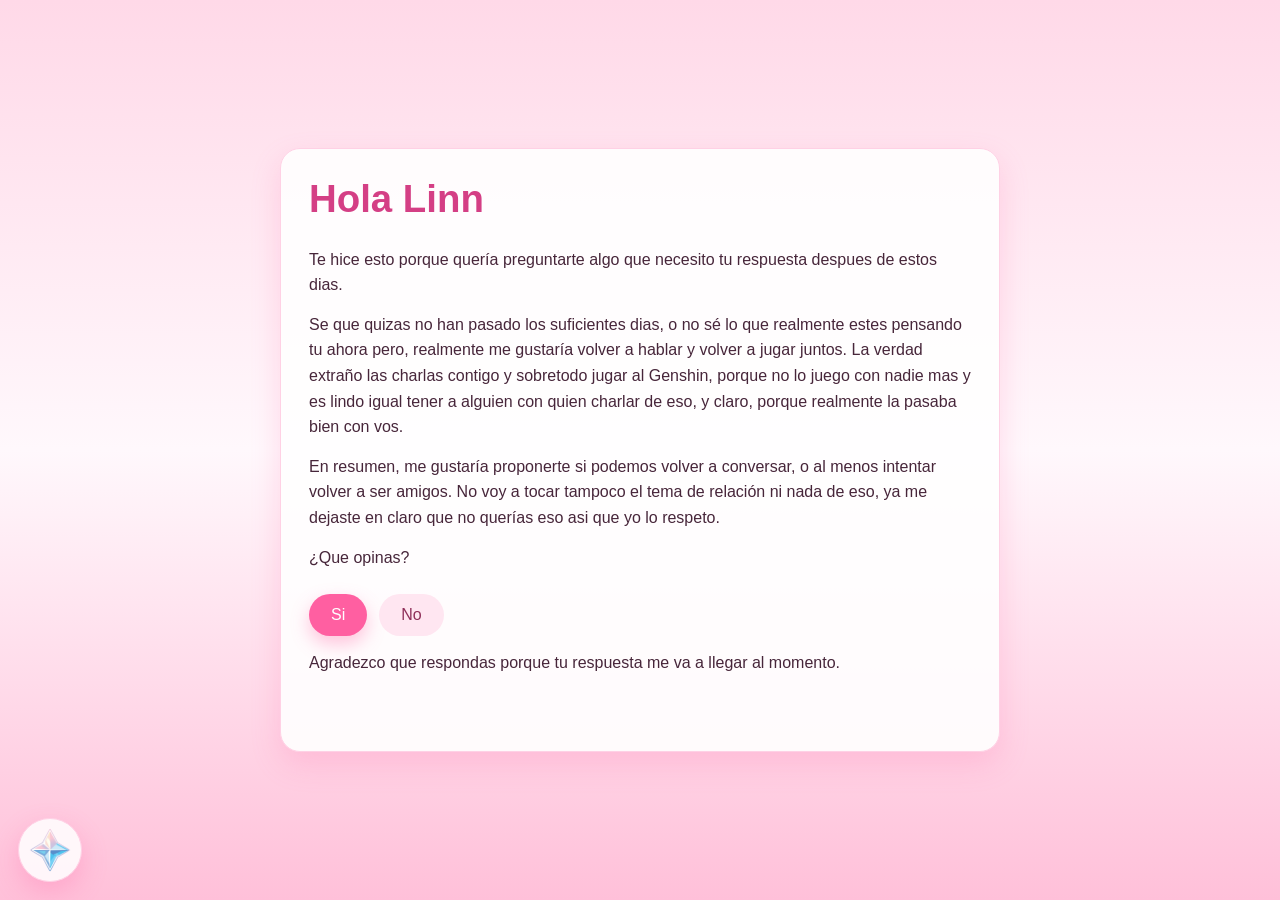
==== index.html @ 2a769cd8 "4th" ====
<!DOCTYPE html>
<html lang="es">
  <head>
    <meta charset="UTF-8" />
    <meta name="viewport" content="width=device-width, initial-scale=1.0" />
    <title>Para Linn</title>
    <link rel="stylesheet" href="style.css" />
  </head>

  <body>
    <main class="card">
      <h1>Hola Linn</h1>

      <p>Te hice esto porque quería preguntarte algo que necesito tu respuesta despues de estos dias.</p>
      <p>
        Se que quizas no han pasado los suficientes dias, o no sé lo que realmente estes pensando tu ahora pero, 
        realmente  me gustaría volver a hablar y volver a jugar juntos. La verdad extraño las charlas contigo y sobretodo jugar al Genshin, porque 
        no lo juego con nadie mas y es lindo igual tener a alguien con quien charlar de eso, y claro, porque realmente la
        pasaba bien con vos.
      </p>
      <p>
        En resumen, me gustaría proponerte si podemos volver a conversar, o al menos intentar
        volver a ser amigos. No voy a tocar tampoco el tema de relación ni nada de eso, ya me dejaste en claro que no querías eso asi que yo lo respeto.
      </p>

      <p>
        ¿Que opinas?
      </p>

      <div class="buttons">
        <button class="accept" id="acceptBtn">Si</button>
        <button class="reject" id="rejectBtn">No</button>
      </div>

      <p>
        Agradezco que respondas porque tu respuesta me va a llegar al momento.
      </p>

      <p class="hint" id="statusMsg"></p>
    </main>

    <section class="modal" id="messageModal" aria-hidden="true">
      <article class="modal-card">
        <h2>Gracias por responder</h2>
        <p id="modalText"></p>
        <button class="close" id="closeModalBtn">Cerrar</button>
      </article>
    </section>


        <!-- Botón secreto flotante -->
    <button class="secret-fab" id="secretFab" aria-label="Sala secreta" title="Sala secreta ✨">
      <img src="/0122c.webp" alt="Sala secreta" />
    </button>

    <!-- Sparkles -->
    <div class="sparkles" id="sparkles" aria-hidden="true"></div>


    <script src="app.js"></script>
  </body>
</html>
---- style.css ----
:root {
  --pink-1: #ffd9e8;
  --pink-2: #ffc0d9;
  --pink-3: #ff8fbc;
  --pink-4: #ff5fa1;
  --text: #47263a;
}

* { box-sizing: border-box; }

body {
  margin: 0;
  min-height: 100vh;
  font-family: "Segoe UI", Tahoma, Geneva, Verdana, sans-serif;
  color: var(--text);
  background: linear-gradient(180deg, var(--pink-1), #fff8fc 50%, var(--pink-2));
  display: grid;
  place-items: center;
  padding: 24px;
}

.card {
  width: min(720px, 100%);
  background: rgba(255, 255, 255, 0.9);
  border: 1px solid #ffd1e5;
  border-radius: 20px;
  box-shadow: 0 12px 30px rgba(255, 95, 161, 0.2);
  padding: 28px;
}

h1 {
  margin-top: 0;
  font-size: clamp(1.7rem, 4vw, 2.4rem);
  color: #d43f85;
}

p {
  line-height: 1.6;
  margin: 14px 0;
}

.buttons {
  margin-top: 24px;
  display: flex;
  gap: 12px;
  flex-wrap: wrap;
}

button {
  border: 0;
  border-radius: 999px;
  font-size: 1rem;
  padding: 12px 22px;
  cursor: pointer;
  transition: transform 0.18s ease, box-shadow 0.18s ease, filter 0.18s ease;
}

button:hover {
  transform: translateY(-1px);
  filter: brightness(1.02);
}

.accept {
  background: var(--pink-4);
  color: white;
  box-shadow: 0 8px 18px rgba(255, 95, 161, 0.35);
}

.reject {
  background: #ffe6f1;
  color: #8f2f59;
}

.hint {
  margin-top: 16px;
  font-size: 0.9rem;
  color: #7d5a6a;
  min-height: 1.2em;
}

.modal {
  position: fixed;
  inset: 0;
  background: rgba(71, 38, 58, 0.45);
  display: grid;
  place-items: center;
  padding: 24px;
  opacity: 0;
  visibility: hidden;
  pointer-events: none;
  transition: opacity 0.28s ease, visibility 0.28s ease;
}

.modal.show {
  opacity: 1;
  visibility: visible;
  pointer-events: auto;
}

.modal-card {
  background: #fff;
  max-width: 560px;
  width: 100%;
  border-radius: 16px;
  padding: 24px;
  box-shadow: 0 12px 34px rgba(0, 0, 0, 0.22);
  transform: translateY(16px) scale(0.97);
  opacity: 0;
}

.modal.show .modal-card { animation: modalPop 0.32s ease forwards; }

@keyframes modalPop {
  0% { opacity: 0; transform: translateY(16px) scale(0.97); }
  60% { opacity: 1; transform: translateY(-2px) scale(1.01); }
  100% { opacity: 1; transform: translateY(0) scale(1); }
}

.modal-card h2 {
  margin-top: 0;
  color: #c03578;
}

.close {
  margin-top: 12px;
  background: #f7d5e7;
  color: #752f52;
}

/* Botón flotante secreto */
.secret-fab{
  position: fixed;
  left: 18px;
  bottom: 18px;
  width: 64px;
  height: 64px;
  border-radius: 999px;
  border: 1px solid #ffd1e5;
  background: rgba(255,255,255,0.85);
  box-shadow: 0 10px 26px rgba(255,95,161,0.28);
  display: grid;
  place-items: center;
  cursor: pointer;
  z-index: 50;
  padding: 0;
  transition: transform .18s ease, filter .18s ease;
  animation: fabBreath 2.2s ease-in-out infinite;
}

.secret-fab img{
  width: 44px;
  height: 44px;
  object-fit: contain;
  user-select: none;
  pointer-events: none;
}

.secret-fab:hover{ transform: translateY(-2px) scale(1.02); filter: brightness(1.03); }
.secret-fab:active{ transform: translateY(0) scale(0.96); }

@keyframes fabBreath{
  0%,100%{ transform: translateY(0) }
  50%{ transform: translateY(-3px) }
}

/* Sparkles overlay */
.sparkles{
  position: fixed;
  inset: 0;
  pointer-events: none;
  z-index: 60;
  opacity: 0;
  transition: opacity .2s ease;
}
.sparkles.on{ opacity: 1; }

.sparkle{
  position: absolute;
  width: 10px;
  height: 10px;
  border-radius: 2px;
  background: radial-gradient(circle, #fff 0 35%, rgba(255,95,161,.0) 70%);
  box-shadow: 0 0 12px rgba(255,95,161,.65);
  animation: sparkleFly .7s ease forwards;
}

@keyframes sparkleFly{
  0%{ transform: translate(0,0) scale(0.6); opacity: 0; }
  25%{ opacity: 1; }
  100%{ transform: translate(var(--dx), var(--dy)) scale(1.1); opacity: 0; }
}

/* Transición de salida */
body.leaving .card{
  filter: blur(2px);
  opacity: .25;
  transform: scale(.985);
  transition: opacity .28s ease, filter .28s ease, transform .28s ease;
}
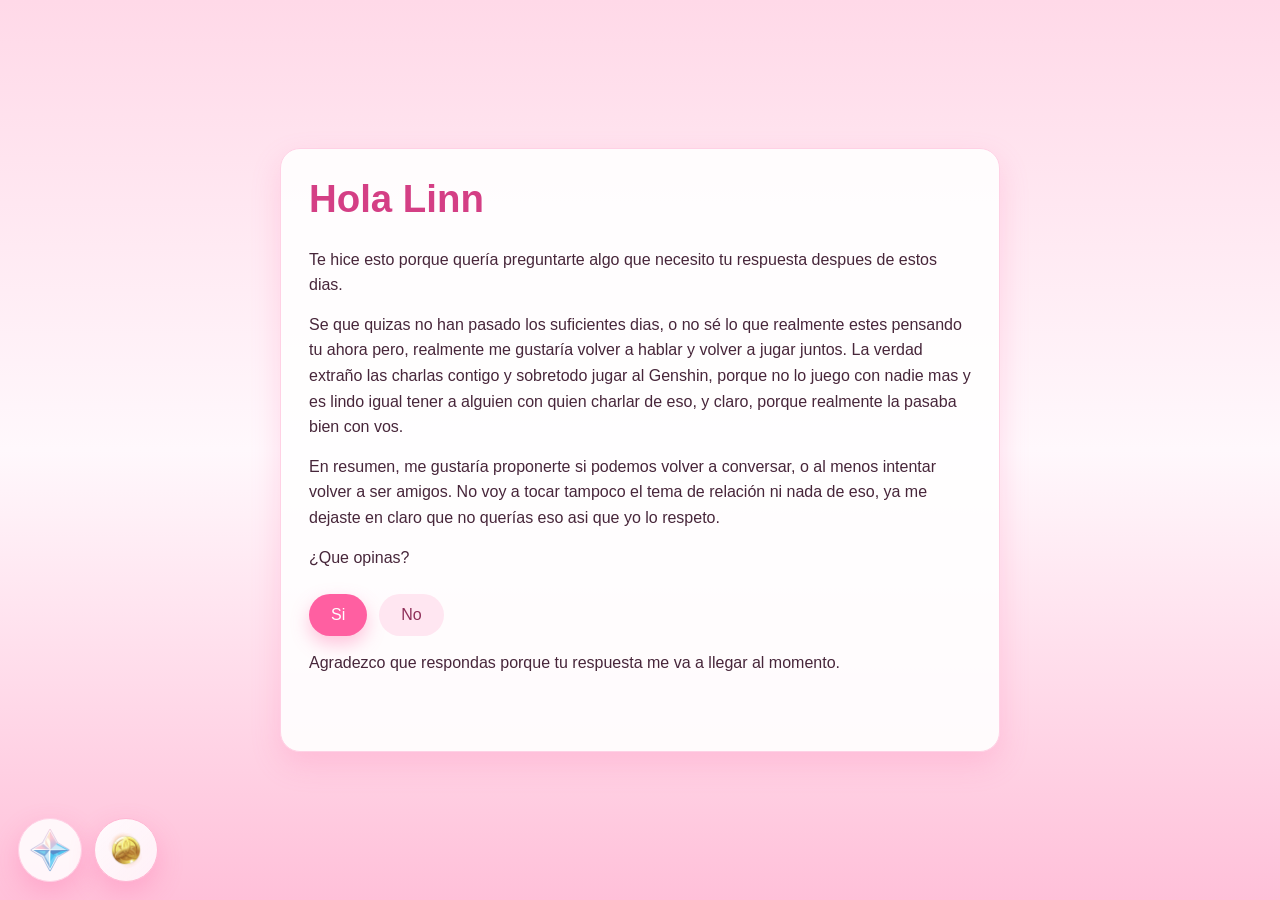
==== commit 7a40fa96: "5th" ====
--- a/index.html
+++ b/index.html
@@ -5,7 +5,8 @@
     <meta name="viewport" content="width=device-width, initial-scale=1.0" />
     <title>Para Linn</title>
     <link rel="stylesheet" href="style.css" />
-  </head>
+  <base target="_blank">
+</head>
 
   <body>
     <main class="card">
@@ -48,10 +49,18 @@
     </section>
 
 
-        <!-- Botón secreto flotante -->
-    <button class="secret-fab" id="secretFab" aria-label="Sala secreta" title="Sala secreta ✨">
-      <img src="/0122c.webp" alt="Sala secreta" />
-    </button>
+    <!-- Botones flotantes -->
+    <div class="fab-container">
+      <!-- Botón secreto flotante - Protogema -->
+      <button class="secret-fab" id="secretFab" aria-label="Sala secreta" title="Sala Protogema ✨">
+        <img src="assets/0122c.webp" alt="Sala secreta" />
+      </button>
+
+      <!-- Nuevo botón - Zona de Diversión -->
+      <button class="secret-fab fun-fab" id="funFab" aria-label="Zona de diversión" title="Sala Mora 🪙">
+        <img src="assets/Objeto_Mora.webp" alt="Sala secreta 2" />
+      </button>
+    </div>
 
     <!-- Sparkles -->
     <div class="sparkles" id="sparkles" aria-hidden="true"></div>
--- a/style.css
+++ b/style.css
@@ -127,11 +127,18 @@
   color: #752f52;
 }
 
-/* Botón flotante secreto */
-.secret-fab{
+/* Contenedor de botones flotantes */
+.fab-container {
   position: fixed;
   left: 18px;
   bottom: 18px;
+  display: flex;
+  gap: 12px;
+  z-index: 50;
+}
+
+/* Botón flotante secreto */
+.secret-fab{
   width: 64px;
   height: 64px;
   border-radius: 999px;
@@ -141,7 +148,6 @@
   display: grid;
   place-items: center;
   cursor: pointer;
-  z-index: 50;
   padding: 0;
   transition: transform .18s ease, filter .18s ease;
   animation: fabBreath 2.2s ease-in-out infinite;
@@ -157,6 +163,23 @@
 
 .secret-fab:hover{ transform: translateY(-2px) scale(1.02); filter: brightness(1.03); }
 .secret-fab:active{ transform: translateY(0) scale(0.96); }
+
+/* Botón de diversión - estilo especial */
+.fun-fab {
+  background: linear-gradient(135deg, rgba(255,255,255,0.9) 0%, #fff0f7 100%);
+  border-color: #ffb7d3;
+  animation: fabBreath 2.2s ease-in-out infinite;
+  animation-delay: 0.5s;
+}
+
+.fun-fab:hover {
+  background: linear-gradient(135deg, #fff 0%, #ffe6f1 100%);
+}
+
+.fab-icon {
+  font-size: 28px;
+  filter: drop-shadow(0 2px 4px rgba(255,95,161,0.3));
+}
 
 @keyframes fabBreath{
   0%,100%{ transform: translateY(0) }
@@ -196,4 +219,26 @@
   opacity: .25;
   transform: scale(.985);
   transition: opacity .28s ease, filter .28s ease, transform .28s ease;
+}
+
+/* Responsive */
+@media (max-width: 480px) {
+  .fab-container {
+    left: 12px;
+    bottom: 12px;
+  }
+  
+  .secret-fab {
+    width: 56px;
+    height: 56px;
+  }
+  
+  .secret-fab img {
+    width: 38px;
+    height: 38px;
+  }
+  
+  .fab-icon {
+    font-size: 24px;
+  }
 }
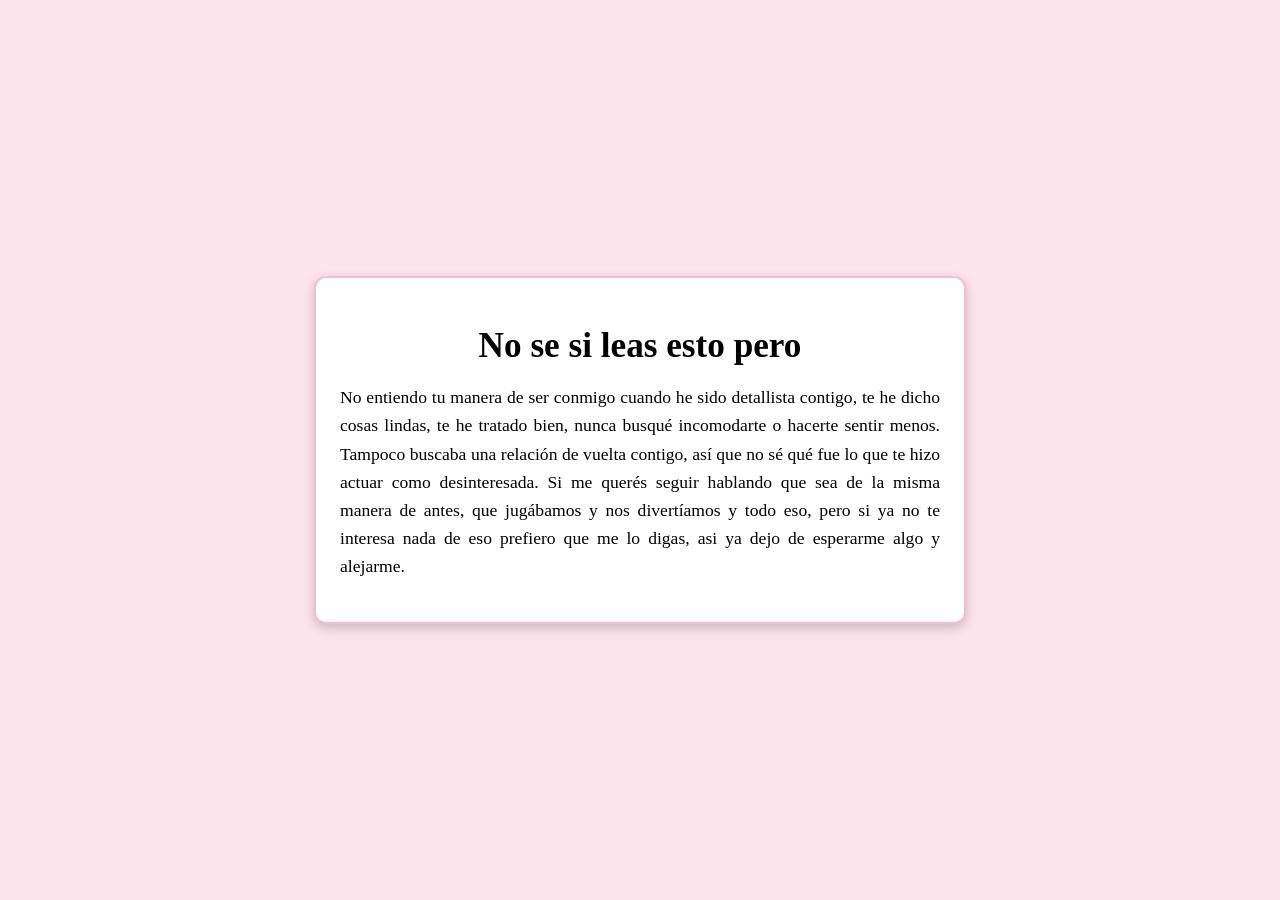
==== commit c21405b7: "..." ====
--- a/index.html
+++ b/index.html
@@ -1,71 +1,69 @@
 <!DOCTYPE html>
 <html lang="es">
-  <head>
-    <meta charset="UTF-8" />
-    <meta name="viewport" content="width=device-width, initial-scale=1.0" />
-    <title>Para Linn</title>
-    <link rel="stylesheet" href="style.css" />
-  <base target="_blank">
+<head>
+  <meta charset="UTF-8">
+  <meta name="viewport" content="width=device-width, initial-scale=1.0">
+  <title>Carta</title>
+  <style>
+    body {
+      margin: 0;
+      padding: 0;
+      background-color: #fce4ec; /* rosa muy claro */
+      display: flex;
+      justify-content: center;
+      align-items: center;
+      min-height: 100vh;
+      font-family: 'Georgia', 'Times New Roman', serif;
+    }
+
+    .carta {
+      background: #fff;
+      padding: 1.5rem;
+      border-radius: 12px;
+      box-shadow: 0 4px 12px rgba(0,0,0,0.2);
+      max-width: 600px; /* más angosta */
+      width: 85%;
+      border: 2px solid #f8bbd0; /* borde rosa suave */
+    }
+
+    .carta h1 {
+      font-family: 'Brush Script MT', cursive;
+      font-size: 2rem; /* más chico */
+      color: #000;
+      text-align: center;
+      margin-bottom: 1rem;
+    }
+
+    .carta p {
+      font-size: 1rem; /* letra más pequeña */
+      line-height: 1.6;
+      color: #000;
+      text-align: justify;
+    }
+
+    @media (min-width: 768px) {
+      .carta h1 {
+        font-size: 2.2rem;
+      }
+      .carta p {
+        font-size: 1.1rem;
+      }
+    }
+  </style>
 </head>
-
-  <body>
-    <main class="card">
-      <h1>Hola Linn</h1>
-
-      <p>Te hice esto porque quería preguntarte algo que necesito tu respuesta despues de estos dias.</p>
-      <p>
-        Se que quizas no han pasado los suficientes dias, o no sé lo que realmente estes pensando tu ahora pero, 
-        realmente  me gustaría volver a hablar y volver a jugar juntos. La verdad extraño las charlas contigo y sobretodo jugar al Genshin, porque 
-        no lo juego con nadie mas y es lindo igual tener a alguien con quien charlar de eso, y claro, porque realmente la
-        pasaba bien con vos.
-      </p>
-      <p>
-        En resumen, me gustaría proponerte si podemos volver a conversar, o al menos intentar
-        volver a ser amigos. No voy a tocar tampoco el tema de relación ni nada de eso, ya me dejaste en claro que no querías eso asi que yo lo respeto.
-      </p>
-
-      <p>
-        ¿Que opinas?
-      </p>
-
-      <div class="buttons">
-        <button class="accept" id="acceptBtn">Si</button>
-        <button class="reject" id="rejectBtn">No</button>
-      </div>
-
-      <p>
-        Agradezco que respondas porque tu respuesta me va a llegar al momento.
-      </p>
-
-      <p class="hint" id="statusMsg"></p>
-    </main>
-
-    <section class="modal" id="messageModal" aria-hidden="true">
-      <article class="modal-card">
-        <h2>Gracias por responder</h2>
-        <p id="modalText"></p>
-        <button class="close" id="closeModalBtn">Cerrar</button>
-      </article>
-    </section>
-
-
-    <!-- Botones flotantes -->
-    <div class="fab-container">
-      <!-- Botón secreto flotante - Protogema -->
-      <button class="secret-fab" id="secretFab" aria-label="Sala secreta" title="Sala Protogema ✨">
-        <img src="assets/0122c.webp" alt="Sala secreta" />
-      </button>
-
-      <!-- Nuevo botón - Zona de Diversión -->
-      <button class="secret-fab fun-fab" id="funFab" aria-label="Zona de diversión" title="Sala Mora 🪙">
-        <img src="assets/Objeto_Mora.webp" alt="Sala secreta 2" />
-      </button>
-    </div>
-
-    <!-- Sparkles -->
-    <div class="sparkles" id="sparkles" aria-hidden="true"></div>
-
-
-    <script src="app.js"></script>
-  </body>
+<body>
+  <div class="carta">
+    <h1>No se si leas esto pero</h1>
+    <p>
+      No entiendo tu manera de ser conmigo cuando he sido detallista contigo, 
+      te he dicho cosas lindas, te he tratado bien, nunca busqué incomodarte 
+      o hacerte sentir menos. Tampoco buscaba una relación de vuelta contigo, 
+      así que no sé qué fue lo que te hizo actuar como desinteresada. 
+      Si me querés seguir hablando que sea de la misma manera de antes, 
+      que jugábamos y nos divertíamos y todo eso, pero si ya no te interesa
+      nada de eso prefiero que me lo digas, asi ya dejo de esperarme algo
+      y alejarme.
+    </p>
+  </div>
+</body>
 </html>
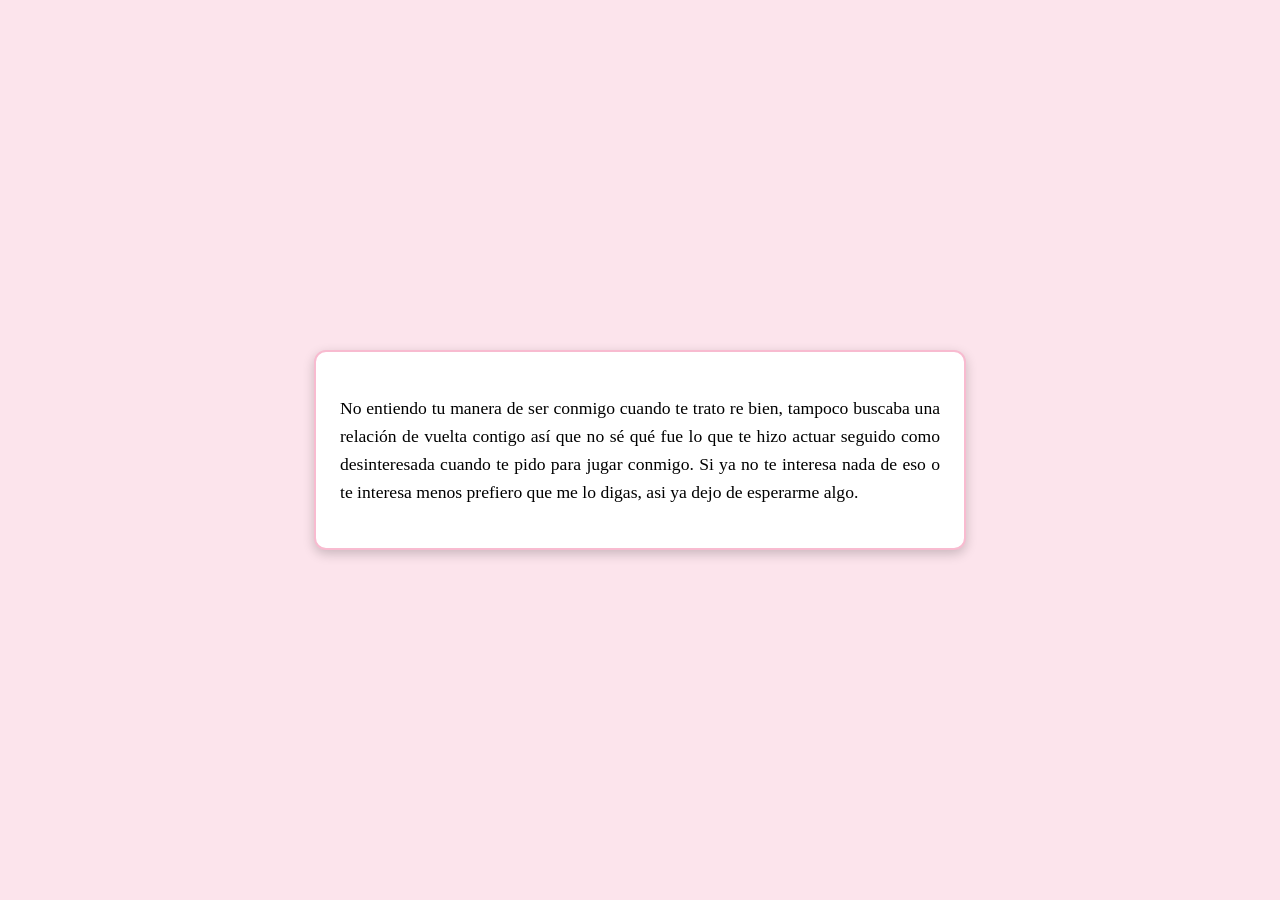
==== commit cf1ba64a: "...." ====
--- a/index.html
+++ b/index.html
@@ -53,16 +53,13 @@
 </head>
 <body>
   <div class="carta">
-    <h1>No se si leas esto pero</h1>
     <p>
-      No entiendo tu manera de ser conmigo cuando he sido detallista contigo, 
-      te he dicho cosas lindas, te he tratado bien, nunca busqué incomodarte 
-      o hacerte sentir menos. Tampoco buscaba una relación de vuelta contigo, 
-      así que no sé qué fue lo que te hizo actuar como desinteresada. 
-      Si me querés seguir hablando que sea de la misma manera de antes, 
-      que jugábamos y nos divertíamos y todo eso, pero si ya no te interesa
-      nada de eso prefiero que me lo digas, asi ya dejo de esperarme algo
-      y alejarme.
+      No entiendo tu manera de ser conmigo cuando te trato re bien,
+      tampoco buscaba una relación de vuelta contigo 
+      así que no sé qué fue lo que te hizo actuar seguido como desinteresada
+      cuando te pido para jugar conmigo. 
+      Si ya no te interesa nada de eso o te interesa menos prefiero que 
+      me lo digas, asi ya dejo de esperarme algo.
     </p>
   </div>
 </body>
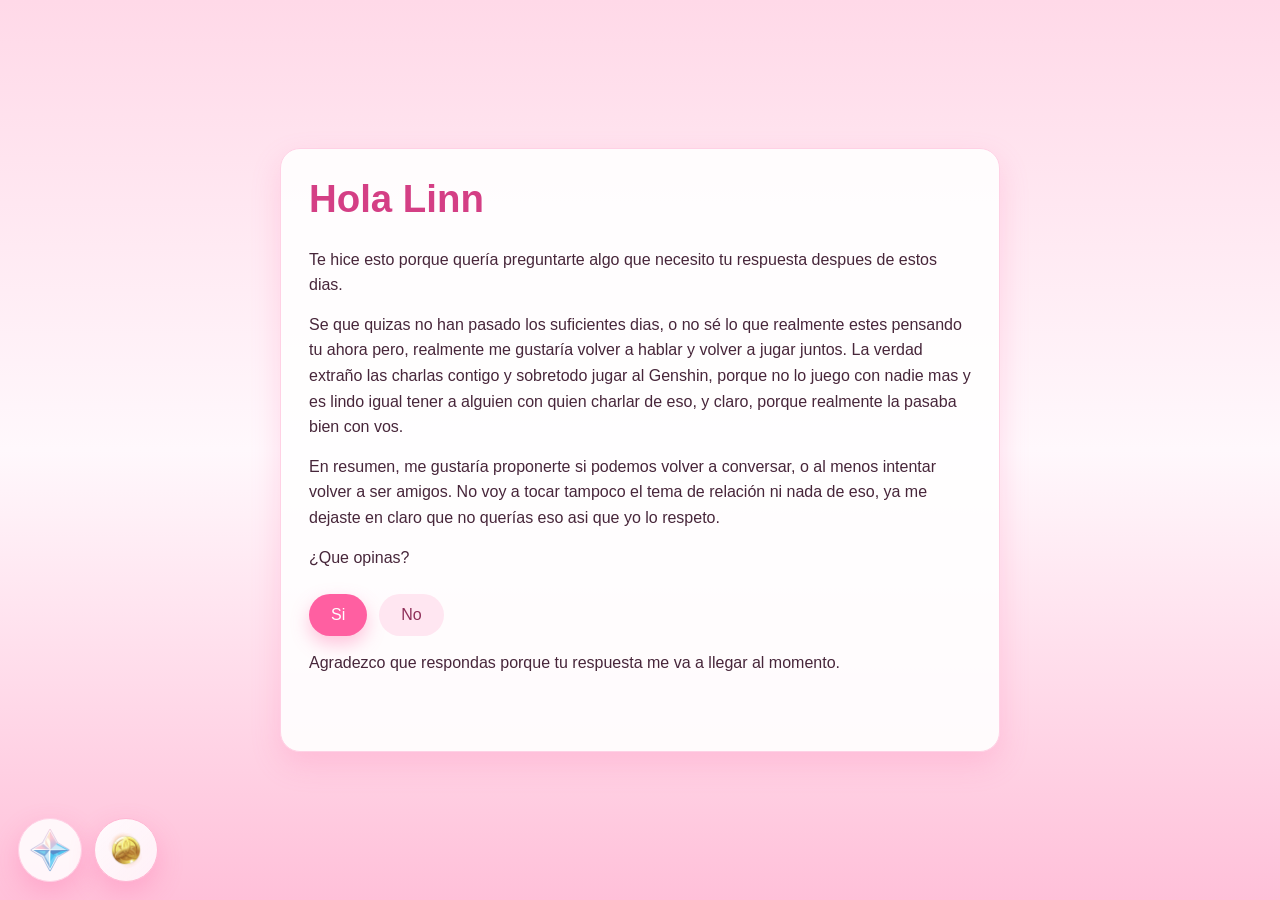
==== commit 46774cf8: "back" ====
--- a/index.html
+++ b/index.html
@@ -1,66 +1,71 @@
 <!DOCTYPE html>
 <html lang="es">
-<head>
-  <meta charset="UTF-8">
-  <meta name="viewport" content="width=device-width, initial-scale=1.0">
-  <title>Carta</title>
-  <style>
-    body {
-      margin: 0;
-      padding: 0;
-      background-color: #fce4ec; /* rosa muy claro */
-      display: flex;
-      justify-content: center;
-      align-items: center;
-      min-height: 100vh;
-      font-family: 'Georgia', 'Times New Roman', serif;
-    }
+  <head>
+    <meta charset="UTF-8" />
+    <meta name="viewport" content="width=device-width, initial-scale=1.0" />
+    <title>Para Linn</title>
+    <link rel="stylesheet" href="style.css" />
+  <base target="_blank">
+</head>
 
-    .carta {
-      background: #fff;
-      padding: 1.5rem;
-      border-radius: 12px;
-      box-shadow: 0 4px 12px rgba(0,0,0,0.2);
-      max-width: 600px; /* más angosta */
-      width: 85%;
-      border: 2px solid #f8bbd0; /* borde rosa suave */
-    }
+  <body>
+    <main class="card">
+      <h1>Hola Linn</h1>
 
-    .carta h1 {
-      font-family: 'Brush Script MT', cursive;
-      font-size: 2rem; /* más chico */
-      color: #000;
-      text-align: center;
-      margin-bottom: 1rem;
-    }
+      <p>Te hice esto porque quería preguntarte algo que necesito tu respuesta despues de estos dias.</p>
+      <p>
+        Se que quizas no han pasado los suficientes dias, o no sé lo que realmente estes pensando tu ahora pero, 
+        realmente  me gustaría volver a hablar y volver a jugar juntos. La verdad extraño las charlas contigo y sobretodo jugar al Genshin, porque 
+        no lo juego con nadie mas y es lindo igual tener a alguien con quien charlar de eso, y claro, porque realmente la
+        pasaba bien con vos.
+      </p>
+      <p>
+        En resumen, me gustaría proponerte si podemos volver a conversar, o al menos intentar
+        volver a ser amigos. No voy a tocar tampoco el tema de relación ni nada de eso, ya me dejaste en claro que no querías eso asi que yo lo respeto.
+      </p>
 
-    .carta p {
-      font-size: 1rem; /* letra más pequeña */
-      line-height: 1.6;
-      color: #000;
-      text-align: justify;
-    }
+      <p>
+        ¿Que opinas?
+      </p>
 
-    @media (min-width: 768px) {
-      .carta h1 {
-        font-size: 2.2rem;
-      }
-      .carta p {
-        font-size: 1.1rem;
-      }
-    }
-  </style>
-</head>
-<body>
-  <div class="carta">
-    <p>
-      No entiendo tu manera de ser conmigo cuando te trato re bien,
-      tampoco buscaba una relación de vuelta contigo 
-      así que no sé qué fue lo que te hizo actuar seguido como desinteresada
-      cuando te pido para jugar conmigo. 
-      Si ya no te interesa nada de eso o te interesa menos prefiero que 
-      me lo digas, asi ya dejo de esperarme algo.
-    </p>
-  </div>
-</body>
+      <div class="buttons">
+        <button class="accept" id="acceptBtn">Si</button>
+        <button class="reject" id="rejectBtn">No</button>
+      </div>
+
+      <p>
+        Agradezco que respondas porque tu respuesta me va a llegar al momento.
+      </p>
+
+      <p class="hint" id="statusMsg"></p>
+    </main>
+
+    <section class="modal" id="messageModal" aria-hidden="true">
+      <article class="modal-card">
+        <h2>Gracias por responder</h2>
+        <p id="modalText"></p>
+        <button class="close" id="closeModalBtn">Cerrar</button>
+      </article>
+    </section>
+
+
+    <!-- Botones flotantes -->
+    <div class="fab-container">
+      <!-- Botón secreto flotante - Protogema -->
+      <button class="secret-fab" id="secretFab" aria-label="Sala secreta" title="Sala Protogema ✨">
+        <img src="assets/0122c.webp" alt="Sala secreta" />
+      </button>
+
+      <!-- Nuevo botón - Zona de Diversión -->
+      <button class="secret-fab fun-fab" id="funFab" aria-label="Zona de diversión" title="Sala Mora 🪙">
+        <img src="assets/Objeto_Mora.webp" alt="Sala secreta 2" />
+      </button>
+    </div>
+
+    <!-- Sparkles -->
+    <div class="sparkles" id="sparkles" aria-hidden="true"></div>
+
+
+    <script src="app.js"></script>
+  </body>
 </html>
--- a/style.css
+++ b/style.css
@@ -0,0 +1,244 @@
+:root {
+  --pink-1: #ffd9e8;
+  --pink-2: #ffc0d9;
+  --pink-3: #ff8fbc;
+  --pink-4: #ff5fa1;
+  --text: #47263a;
+}
+
+* { box-sizing: border-box; }
+
+body {
+  margin: 0;
+  min-height: 100vh;
+  font-family: "Segoe UI", Tahoma, Geneva, Verdana, sans-serif;
+  color: var(--text);
+  background: linear-gradient(180deg, var(--pink-1), #fff8fc 50%, var(--pink-2));
+  display: grid;
+  place-items: center;
+  padding: 24px;
+}
+
+.card {
+  width: min(720px, 100%);
+  background: rgba(255, 255, 255, 0.9);
+  border: 1px solid #ffd1e5;
+  border-radius: 20px;
+  box-shadow: 0 12px 30px rgba(255, 95, 161, 0.2);
+  padding: 28px;
+}
+
+h1 {
+  margin-top: 0;
+  font-size: clamp(1.7rem, 4vw, 2.4rem);
+  color: #d43f85;
+}
+
+p {
+  line-height: 1.6;
+  margin: 14px 0;
+}
+
+.buttons {
+  margin-top: 24px;
+  display: flex;
+  gap: 12px;
+  flex-wrap: wrap;
+}
+
+button {
+  border: 0;
+  border-radius: 999px;
+  font-size: 1rem;
+  padding: 12px 22px;
+  cursor: pointer;
+  transition: transform 0.18s ease, box-shadow 0.18s ease, filter 0.18s ease;
+}
+
+button:hover {
+  transform: translateY(-1px);
+  filter: brightness(1.02);
+}
+
+.accept {
+  background: var(--pink-4);
+  color: white;
+  box-shadow: 0 8px 18px rgba(255, 95, 161, 0.35);
+}
+
+.reject {
+  background: #ffe6f1;
+  color: #8f2f59;
+}
+
+.hint {
+  margin-top: 16px;
+  font-size: 0.9rem;
+  color: #7d5a6a;
+  min-height: 1.2em;
+}
+
+.modal {
+  position: fixed;
+  inset: 0;
+  background: rgba(71, 38, 58, 0.45);
+  display: grid;
+  place-items: center;
+  padding: 24px;
+  opacity: 0;
+  visibility: hidden;
+  pointer-events: none;
+  transition: opacity 0.28s ease, visibility 0.28s ease;
+}
+
+.modal.show {
+  opacity: 1;
+  visibility: visible;
+  pointer-events: auto;
+}
+
+.modal-card {
+  background: #fff;
+  max-width: 560px;
+  width: 100%;
+  border-radius: 16px;
+  padding: 24px;
+  box-shadow: 0 12px 34px rgba(0, 0, 0, 0.22);
+  transform: translateY(16px) scale(0.97);
+  opacity: 0;
+}
+
+.modal.show .modal-card { animation: modalPop 0.32s ease forwards; }
+
+@keyframes modalPop {
+  0% { opacity: 0; transform: translateY(16px) scale(0.97); }
+  60% { opacity: 1; transform: translateY(-2px) scale(1.01); }
+  100% { opacity: 1; transform: translateY(0) scale(1); }
+}
+
+.modal-card h2 {
+  margin-top: 0;
+  color: #c03578;
+}
+
+.close {
+  margin-top: 12px;
+  background: #f7d5e7;
+  color: #752f52;
+}
+
+/* Contenedor de botones flotantes */
+.fab-container {
+  position: fixed;
+  left: 18px;
+  bottom: 18px;
+  display: flex;
+  gap: 12px;
+  z-index: 50;
+}
+
+/* Botón flotante secreto */
+.secret-fab{
+  width: 64px;
+  height: 64px;
+  border-radius: 999px;
+  border: 1px solid #ffd1e5;
+  background: rgba(255,255,255,0.85);
+  box-shadow: 0 10px 26px rgba(255,95,161,0.28);
+  display: grid;
+  place-items: center;
+  cursor: pointer;
+  padding: 0;
+  transition: transform .18s ease, filter .18s ease;
+  animation: fabBreath 2.2s ease-in-out infinite;
+}
+
+.secret-fab img{
+  width: 44px;
+  height: 44px;
+  object-fit: contain;
+  user-select: none;
+  pointer-events: none;
+}
+
+.secret-fab:hover{ transform: translateY(-2px) scale(1.02); filter: brightness(1.03); }
+.secret-fab:active{ transform: translateY(0) scale(0.96); }
+
+/* Botón de diversión - estilo especial */
+.fun-fab {
+  background: linear-gradient(135deg, rgba(255,255,255,0.9) 0%, #fff0f7 100%);
+  border-color: #ffb7d3;
+  animation: fabBreath 2.2s ease-in-out infinite;
+  animation-delay: 0.5s;
+}
+
+.fun-fab:hover {
+  background: linear-gradient(135deg, #fff 0%, #ffe6f1 100%);
+}
+
+.fab-icon {
+  font-size: 28px;
+  filter: drop-shadow(0 2px 4px rgba(255,95,161,0.3));
+}
+
+@keyframes fabBreath{
+  0%,100%{ transform: translateY(0) }
+  50%{ transform: translateY(-3px) }
+}
+
+/* Sparkles overlay */
+.sparkles{
+  position: fixed;
+  inset: 0;
+  pointer-events: none;
+  z-index: 60;
+  opacity: 0;
+  transition: opacity .2s ease;
+}
+.sparkles.on{ opacity: 1; }
+
+.sparkle{
+  position: absolute;
+  width: 10px;
+  height: 10px;
+  border-radius: 2px;
+  background: radial-gradient(circle, #fff 0 35%, rgba(255,95,161,.0) 70%);
+  box-shadow: 0 0 12px rgba(255,95,161,.65);
+  animation: sparkleFly .7s ease forwards;
+}
+
+@keyframes sparkleFly{
+  0%{ transform: translate(0,0) scale(0.6); opacity: 0; }
+  25%{ opacity: 1; }
+  100%{ transform: translate(var(--dx), var(--dy)) scale(1.1); opacity: 0; }
+}
+
+/* Transición de salida */
+body.leaving .card{
+  filter: blur(2px);
+  opacity: .25;
+  transform: scale(.985);
+  transition: opacity .28s ease, filter .28s ease, transform .28s ease;
+}
+
+/* Responsive */
+@media (max-width: 480px) {
+  .fab-container {
+    left: 12px;
+    bottom: 12px;
+  }
+  
+  .secret-fab {
+    width: 56px;
+    height: 56px;
+  }
+  
+  .secret-fab img {
+    width: 38px;
+    height: 38px;
+  }
+  
+  .fab-icon {
+    font-size: 24px;
+  }
+}
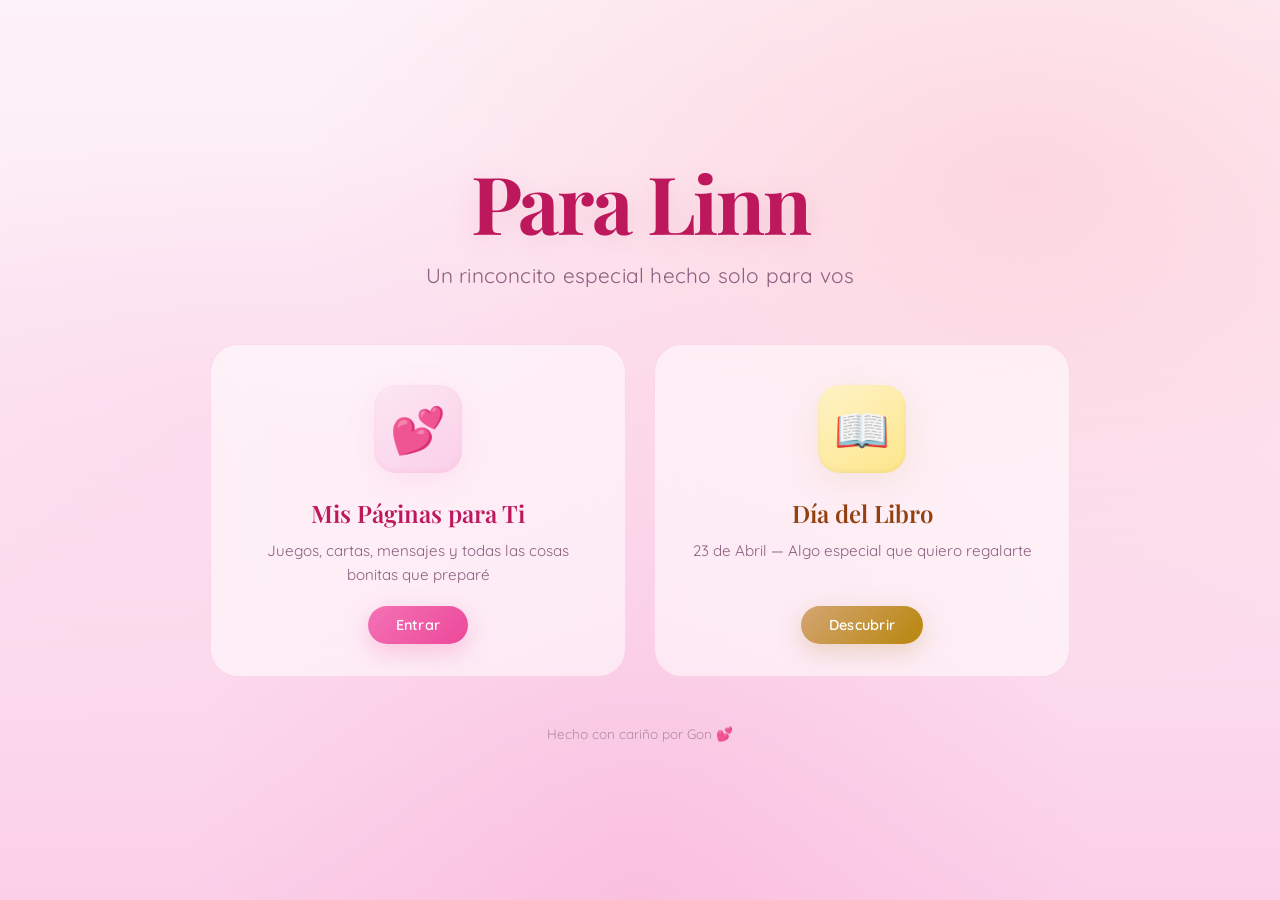
==== commit 69f62db9: "dialibro" ====
--- a/index.html
+++ b/index.html
@@ -1,71 +1,49 @@
 <!DOCTYPE html>
 <html lang="es">
-  <head>
-    <meta charset="UTF-8" />
-    <meta name="viewport" content="width=device-width, initial-scale=1.0" />
-    <title>Para Linn</title>
-    <link rel="stylesheet" href="style.css" />
-  <base target="_blank">
+<head>
+  <meta charset="UTF-8">
+  <meta name="viewport" content="width=device-width, initial-scale=1.0">
+  <title>Para Linn</title>
+  <link rel="preconnect" href="https://fonts.googleapis.com">
+  <link rel="preconnect" href="https://fonts.gstatic.com" crossorigin>
+  <link href="https://fonts.googleapis.com/css2?family=Playfair+Display:ital,wght@0,400;0,600;0,700;1,400&family=Quicksand:wght@300;400;500;600;700&display=swap" rel="stylesheet">
+  <link rel="stylesheet" href="style.css">
 </head>
+<body>
 
-  <body>
-    <main class="card">
-      <h1>Hola Linn</h1>
+  <div class="particles" id="particles" aria-hidden="true"></div>
 
-      <p>Te hice esto porque quería preguntarte algo que necesito tu respuesta despues de estos dias.</p>
-      <p>
-        Se que quizas no han pasado los suficientes dias, o no sé lo que realmente estes pensando tu ahora pero, 
-        realmente  me gustaría volver a hablar y volver a jugar juntos. La verdad extraño las charlas contigo y sobretodo jugar al Genshin, porque 
-        no lo juego con nadie mas y es lindo igual tener a alguien con quien charlar de eso, y claro, porque realmente la
-        pasaba bien con vos.
-      </p>
-      <p>
-        En resumen, me gustaría proponerte si podemos volver a conversar, o al menos intentar
-        volver a ser amigos. No voy a tocar tampoco el tema de relación ni nada de eso, ya me dejaste en claro que no querías eso asi que yo lo respeto.
-      </p>
+  <main class="landing">
+    <div class="landing-content">
+      <h1 class="title reveal">Para Linn</h1>
+      <p class="subtitle reveal delay-1">Un rinconcito especial hecho solo para vos</p>
 
-      <p>
-        ¿Que opinas?
-      </p>
+      <div class="choices reveal delay-2">
+        <a href="bonitas.html" class="choice-card">
+          <div class="choice-glow"></div>
+          <div class="choice-icon">💕</div>
+          <h2>Mis Páginas para Ti</h2>
+          <p>Juegos, cartas, mensajes y todas las cosas bonitas que preparé</p>
+          <div class="choice-footer">
+            <span class="choice-arrow">Entrar</span>
+          </div>
+        </a>
 
-      <div class="buttons">
-        <button class="accept" id="acceptBtn">Si</button>
-        <button class="reject" id="rejectBtn">No</button>
+        <a href="libro.html" class="choice-card card-libro">
+          <div class="choice-glow"></div>
+          <div class="choice-icon">📖</div>
+          <h2>Día del Libro</h2>
+          <p>23 de Abril — Algo especial que quiero regalarte</p>
+          <div class="choice-footer">
+            <span class="choice-arrow">Descubrir</span>
+          </div>
+        </a>
       </div>
 
-      <p>
-        Agradezco que respondas porque tu respuesta me va a llegar al momento.
-      </p>
+      <p class="signature reveal delay-3">Hecho con cariño por Gon 💕</p>
+    </div>
+  </main>
 
-      <p class="hint" id="statusMsg"></p>
-    </main>
-
-    <section class="modal" id="messageModal" aria-hidden="true">
-      <article class="modal-card">
-        <h2>Gracias por responder</h2>
-        <p id="modalText"></p>
-        <button class="close" id="closeModalBtn">Cerrar</button>
-      </article>
-    </section>
-
-
-    <!-- Botones flotantes -->
-    <div class="fab-container">
-      <!-- Botón secreto flotante - Protogema -->
-      <button class="secret-fab" id="secretFab" aria-label="Sala secreta" title="Sala Protogema ✨">
-        <img src="assets/0122c.webp" alt="Sala secreta" />
-      </button>
-
-      <!-- Nuevo botón - Zona de Diversión -->
-      <button class="secret-fab fun-fab" id="funFab" aria-label="Zona de diversión" title="Sala Mora 🪙">
-        <img src="assets/Objeto_Mora.webp" alt="Sala secreta 2" />
-      </button>
-    </div>
-
-    <!-- Sparkles -->
-    <div class="sparkles" id="sparkles" aria-hidden="true"></div>
-
-
-    <script src="app.js"></script>
-  </body>
-</html>+  <script src="app.js"></script>
+</body>
+</html>
--- a/style.css
+++ b/style.css
@@ -1,244 +1,292 @@
-:root {
-  --pink-1: #ffd9e8;
-  --pink-2: #ffc0d9;
-  --pink-3: #ff8fbc;
-  --pink-4: #ff5fa1;
-  --text: #47263a;
-}
-
-* { box-sizing: border-box; }
+@import url('https://fonts.googleapis.com/css2?family=Playfair+Display:ital,wght@0,400;0,600;0,700;1,400&family=Quicksand:wght@300;400;500;600;700&display=swap');
+
+*, *::before, *::after {
+  margin: 0;
+  padding: 0;
+  box-sizing: border-box;
+}
+
+html {
+  -webkit-font-smoothing: antialiased;
+  -moz-osx-font-smoothing: grayscale;
+}
 
 body {
-  margin: 0;
-  min-height: 100vh;
-  font-family: "Segoe UI", Tahoma, Geneva, Verdana, sans-serif;
-  color: var(--text);
-  background: linear-gradient(180deg, var(--pink-1), #fff8fc 50%, var(--pink-2));
-  display: grid;
-  place-items: center;
-  padding: 24px;
-}
-
-.card {
-  width: min(720px, 100%);
-  background: rgba(255, 255, 255, 0.9);
-  border: 1px solid #ffd1e5;
-  border-radius: 20px;
-  box-shadow: 0 12px 30px rgba(255, 95, 161, 0.2);
-  padding: 28px;
-}
-
-h1 {
-  margin-top: 0;
-  font-size: clamp(1.7rem, 4vw, 2.4rem);
-  color: #d43f85;
-}
-
-p {
-  line-height: 1.6;
-  margin: 14px 0;
-}
-
-.buttons {
-  margin-top: 24px;
-  display: flex;
-  gap: 12px;
-  flex-wrap: wrap;
-}
-
-button {
-  border: 0;
-  border-radius: 999px;
-  font-size: 1rem;
-  padding: 12px 22px;
-  cursor: pointer;
-  transition: transform 0.18s ease, box-shadow 0.18s ease, filter 0.18s ease;
-}
-
-button:hover {
-  transform: translateY(-1px);
-  filter: brightness(1.02);
-}
-
-.accept {
-  background: var(--pink-4);
-  color: white;
-  box-shadow: 0 8px 18px rgba(255, 95, 161, 0.35);
-}
-
-.reject {
-  background: #ffe6f1;
-  color: #8f2f59;
-}
-
-.hint {
-  margin-top: 16px;
-  font-size: 0.9rem;
-  color: #7d5a6a;
-  min-height: 1.2em;
-}
-
-.modal {
-  position: fixed;
-  inset: 0;
-  background: rgba(71, 38, 58, 0.45);
-  display: grid;
-  place-items: center;
-  padding: 24px;
-  opacity: 0;
-  visibility: hidden;
-  pointer-events: none;
-  transition: opacity 0.28s ease, visibility 0.28s ease;
-}
-
-.modal.show {
-  opacity: 1;
-  visibility: visible;
-  pointer-events: auto;
-}
-
-.modal-card {
-  background: #fff;
-  max-width: 560px;
-  width: 100%;
-  border-radius: 16px;
-  padding: 24px;
-  box-shadow: 0 12px 34px rgba(0, 0, 0, 0.22);
-  transform: translateY(16px) scale(0.97);
-  opacity: 0;
-}
-
-.modal.show .modal-card { animation: modalPop 0.32s ease forwards; }
-
-@keyframes modalPop {
-  0% { opacity: 0; transform: translateY(16px) scale(0.97); }
-  60% { opacity: 1; transform: translateY(-2px) scale(1.01); }
-  100% { opacity: 1; transform: translateY(0) scale(1); }
-}
-
-.modal-card h2 {
-  margin-top: 0;
-  color: #c03578;
-}
-
-.close {
-  margin-top: 12px;
-  background: #f7d5e7;
-  color: #752f52;
-}
-
-/* Contenedor de botones flotantes */
-.fab-container {
-  position: fixed;
-  left: 18px;
-  bottom: 18px;
-  display: flex;
-  gap: 12px;
-  z-index: 50;
-}
-
-/* Botón flotante secreto */
-.secret-fab{
-  width: 64px;
-  height: 64px;
-  border-radius: 999px;
-  border: 1px solid #ffd1e5;
-  background: rgba(255,255,255,0.85);
-  box-shadow: 0 10px 26px rgba(255,95,161,0.28);
-  display: grid;
-  place-items: center;
-  cursor: pointer;
-  padding: 0;
-  transition: transform .18s ease, filter .18s ease;
-  animation: fabBreath 2.2s ease-in-out infinite;
-}
-
-.secret-fab img{
-  width: 44px;
-  height: 44px;
-  object-fit: contain;
-  user-select: none;
-  pointer-events: none;
-}
-
-.secret-fab:hover{ transform: translateY(-2px) scale(1.02); filter: brightness(1.03); }
-.secret-fab:active{ transform: translateY(0) scale(0.96); }
-
-/* Botón de diversión - estilo especial */
-.fun-fab {
-  background: linear-gradient(135deg, rgba(255,255,255,0.9) 0%, #fff0f7 100%);
-  border-color: #ffb7d3;
-  animation: fabBreath 2.2s ease-in-out infinite;
-  animation-delay: 0.5s;
-}
-
-.fun-fab:hover {
-  background: linear-gradient(135deg, #fff 0%, #ffe6f1 100%);
-}
-
-.fab-icon {
-  font-size: 28px;
-  filter: drop-shadow(0 2px 4px rgba(255,95,161,0.3));
-}
-
-@keyframes fabBreath{
-  0%,100%{ transform: translateY(0) }
-  50%{ transform: translateY(-3px) }
-}
-
-/* Sparkles overlay */
-.sparkles{
+  min-height: 100dvh;
+  font-family: 'Quicksand', 'Segoe UI', sans-serif;
+  color: #3d1f35;
+  background:
+    radial-gradient(ellipse at 20% 50%, rgba(251,207,232,0.5) 0%, transparent 50%),
+    radial-gradient(ellipse at 80% 20%, rgba(253,164,175,0.3) 0%, transparent 50%),
+    radial-gradient(ellipse at 50% 100%, rgba(249,168,212,0.4) 0%, transparent 50%),
+    linear-gradient(180deg, #fdf2f8 0%, #fce7f3 50%, #fbcfe8 100%);
+  display: flex;
+  align-items: center;
+  justify-content: center;
+  overflow-x: hidden;
+}
+
+/* ========================
+   PARTICLES
+======================== */
+.particles {
   position: fixed;
   inset: 0;
   pointer-events: none;
-  z-index: 60;
+  z-index: 0;
+  overflow: hidden;
+}
+
+.particle {
+  position: absolute;
+  border-radius: 50%;
+  background: radial-gradient(circle, rgba(244,114,182,0.5), rgba(244,114,182,0.05));
+  animation: particleFloat linear infinite;
+  will-change: transform;
+}
+
+@keyframes particleFloat {
+  0% {
+    transform: translateY(0) translateX(0) scale(0);
+    opacity: 0;
+  }
+  10% {
+    opacity: 0.7;
+    transform: translateY(-10vh) translateX(8px) scale(1);
+  }
+  90% {
+    opacity: 0.5;
+  }
+  100% {
+    transform: translateY(-105vh) translateX(-8px) scale(0.2);
+    opacity: 0;
+  }
+}
+
+/* ========================
+   LANDING
+======================== */
+.landing {
+  position: relative;
+  z-index: 1;
+  width: 100%;
+  min-height: 100dvh;
+  display: flex;
+  align-items: center;
+  justify-content: center;
+  padding: 40px 24px;
+}
+
+.landing-content {
+  text-align: center;
+  max-width: 860px;
+  width: 100%;
+}
+
+.title {
+  font-family: 'Playfair Display', Georgia, serif;
+  font-size: clamp(3rem, 10vw, 5rem);
+  font-weight: 700;
+  color: #be185d;
+  letter-spacing: -0.03em;
+  line-height: 1.1;
+  text-shadow: 0 4px 30px rgba(190,24,93,0.12);
+  margin-bottom: 16px;
+}
+
+.subtitle {
+  font-size: clamp(1rem, 3vw, 1.3rem);
+  font-weight: 400;
+  color: #8b5e7e;
+  margin-bottom: 56px;
+  letter-spacing: 0.01em;
+}
+
+/* ========================
+   CHOICE CARDS
+======================== */
+.choices {
+  display: grid;
+  grid-template-columns: repeat(2, 1fr);
+  gap: 28px;
+  margin-bottom: 48px;
+}
+
+.choice-card {
+  position: relative;
+  display: flex;
+  flex-direction: column;
+  align-items: center;
+  text-align: center;
+  text-decoration: none;
+  color: inherit;
+  background: rgba(255,255,255,0.55);
+  backdrop-filter: blur(24px);
+  -webkit-backdrop-filter: blur(24px);
+  border: 1px solid rgba(244,114,182,0.18);
+  border-radius: 28px;
+  padding: 40px 32px 32px;
+  overflow: hidden;
+  transition:
+    transform 0.5s cubic-bezier(0.4,0,0.2,1),
+    box-shadow 0.5s cubic-bezier(0.4,0,0.2,1),
+    border-color 0.5s ease;
+}
+
+.choice-glow {
+  position: absolute;
+  top: -50%;
+  left: -50%;
+  width: 200%;
+  height: 200%;
+  background: radial-gradient(circle at center, rgba(244,114,182,0.08), transparent 50%);
   opacity: 0;
-  transition: opacity .2s ease;
-}
-.sparkles.on{ opacity: 1; }
-
-.sparkle{
-  position: absolute;
-  width: 10px;
-  height: 10px;
-  border-radius: 2px;
-  background: radial-gradient(circle, #fff 0 35%, rgba(255,95,161,.0) 70%);
-  box-shadow: 0 0 12px rgba(255,95,161,.65);
-  animation: sparkleFly .7s ease forwards;
-}
-
-@keyframes sparkleFly{
-  0%{ transform: translate(0,0) scale(0.6); opacity: 0; }
-  25%{ opacity: 1; }
-  100%{ transform: translate(var(--dx), var(--dy)) scale(1.1); opacity: 0; }
-}
-
-/* Transición de salida */
-body.leaving .card{
-  filter: blur(2px);
-  opacity: .25;
-  transform: scale(.985);
-  transition: opacity .28s ease, filter .28s ease, transform .28s ease;
-}
-
-/* Responsive */
-@media (max-width: 480px) {
-  .fab-container {
-    left: 12px;
-    bottom: 12px;
-  }
-  
-  .secret-fab {
-    width: 56px;
-    height: 56px;
-  }
-  
-  .secret-fab img {
-    width: 38px;
-    height: 38px;
-  }
-  
-  .fab-icon {
-    font-size: 24px;
-  }
-}+  transition: opacity 0.6s ease;
+  pointer-events: none;
+}
+
+.choice-card:hover {
+  transform: translateY(-10px);
+  box-shadow:
+    0 24px 80px rgba(190,24,93,0.12),
+    0 8px 32px rgba(190,24,93,0.08);
+  border-color: rgba(244,114,182,0.35);
+}
+
+.choice-card:hover .choice-glow {
+  opacity: 1;
+}
+
+.choice-icon {
+  font-size: 2.8rem;
+  width: 88px;
+  height: 88px;
+  display: flex;
+  align-items: center;
+  justify-content: center;
+  background: linear-gradient(145deg, #fce7f3, #fbcfe8);
+  border-radius: 22px;
+  margin-bottom: 24px;
+  box-shadow:
+    0 8px 32px rgba(244,114,182,0.12),
+    inset 0 -2px 4px rgba(244,114,182,0.1);
+  transition: transform 0.4s cubic-bezier(0.4,0,0.2,1);
+}
+
+.choice-card:hover .choice-icon {
+  transform: scale(1.08) rotate(-3deg);
+}
+
+.choice-card h2 {
+  font-family: 'Playfair Display', serif;
+  font-size: 1.5rem;
+  font-weight: 600;
+  color: #be185d;
+  margin-bottom: 10px;
+}
+
+.choice-card > p {
+  font-size: 0.95rem;
+  color: #8b5e7e;
+  line-height: 1.55;
+  margin-bottom: 20px;
+  flex-grow: 1;
+}
+
+.choice-footer {
+  width: 100%;
+  display: flex;
+  justify-content: center;
+}
+
+.choice-arrow {
+  display: inline-flex;
+  align-items: center;
+  gap: 6px;
+  padding: 10px 28px;
+  border-radius: 999px;
+  background: linear-gradient(135deg, #f472b6, #ec4899);
+  color: white;
+  font-weight: 600;
+  font-size: 0.9rem;
+  letter-spacing: 0.02em;
+  box-shadow: 0 8px 24px rgba(236,72,153,0.25);
+  transition:
+    transform 0.3s ease,
+    box-shadow 0.3s ease;
+}
+
+.choice-card:hover .choice-arrow {
+  transform: translateY(-2px);
+  box-shadow: 0 12px 32px rgba(236,72,153,0.35);
+}
+
+/* Libro card special accent */
+.card-libro .choice-icon {
+  background: linear-gradient(145deg, #fef3c7, #fde68a);
+  box-shadow:
+    0 8px 32px rgba(180,130,40,0.12),
+    inset 0 -2px 4px rgba(180,130,40,0.1);
+}
+
+.card-libro h2 {
+  color: #92400e;
+}
+
+.card-libro .choice-arrow {
+  background: linear-gradient(135deg, #d4a574, #b8860b);
+  box-shadow: 0 8px 24px rgba(180,130,40,0.25);
+}
+
+.card-libro:hover .choice-arrow {
+  box-shadow: 0 12px 32px rgba(180,130,40,0.35);
+}
+
+/* Signature */
+.signature {
+  font-size: 0.85rem;
+  color: #b08da0;
+  font-weight: 400;
+}
+
+/* ========================
+   REVEAL ANIMATIONS
+======================== */
+.reveal {
+  opacity: 0;
+  transform: translateY(32px);
+  animation: revealUp 1s cubic-bezier(0.4,0,0.2,1) forwards;
+}
+
+.delay-1 { animation-delay: 0.15s; }
+.delay-2 { animation-delay: 0.35s; }
+.delay-3 { animation-delay: 0.55s; }
+
+@keyframes revealUp {
+  to {
+    opacity: 1;
+    transform: translateY(0);
+  }
+}
+
+/* ========================
+   RESPONSIVE
+======================== */
+@media (max-width: 680px) {
+  .choices {
+    grid-template-columns: 1fr;
+    gap: 20px;
+  }
+
+  .choice-card {
+    padding: 32px 24px 28px;
+  }
+
+  .landing {
+    padding: 32px 16px;
+  }
+
+  .subtitle {
+    margin-bottom: 40px;
+  }
+}
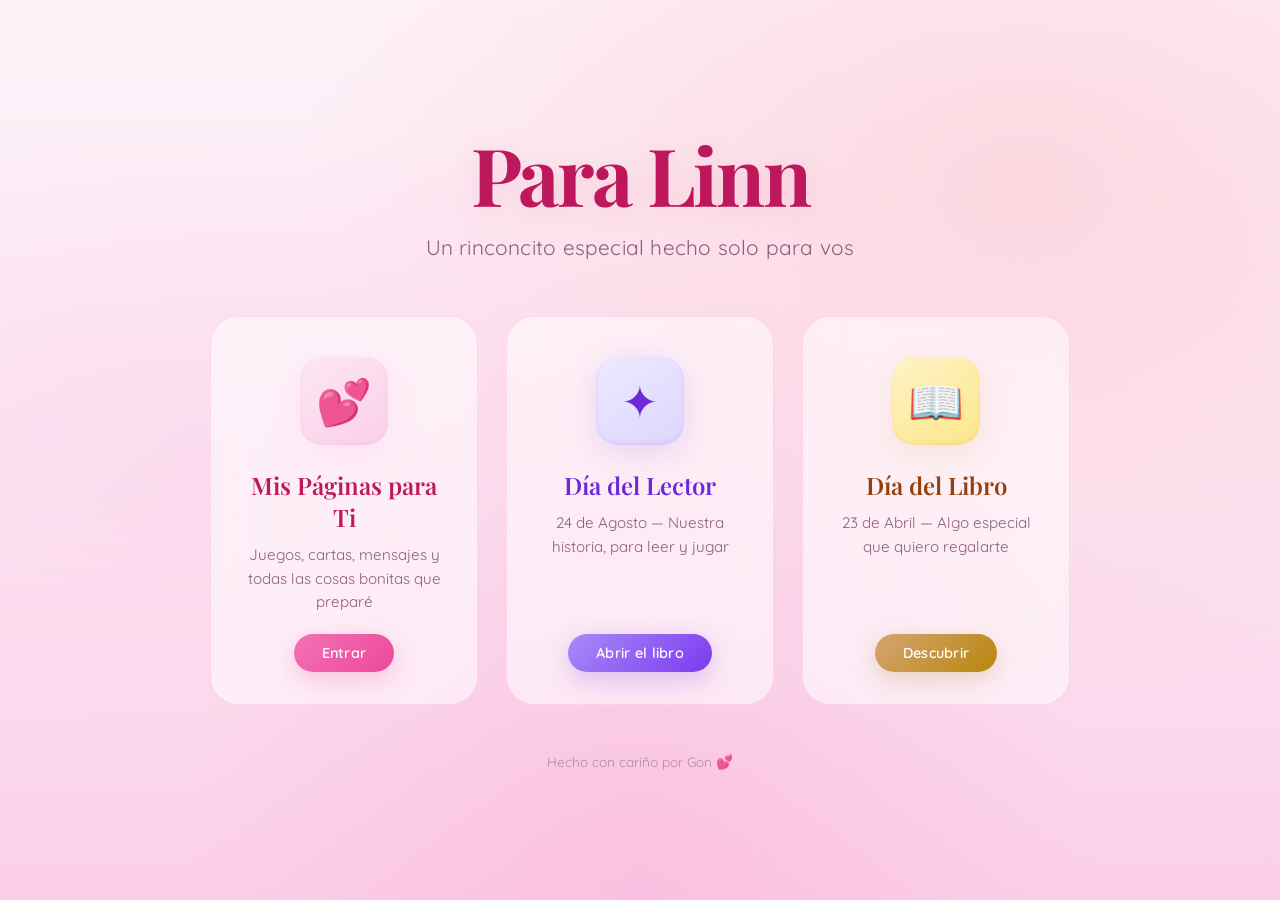
==== commit 2506b1c5: "Día del Lector: historia interactiva "Nuestra Historia" Página nueva (lector.html/css/js) con la his" ====
--- a/index.html
+++ b/index.html
@@ -29,6 +29,16 @@
           </div>
         </a>
 
+        <a href="lector.html" class="choice-card card-lector">
+          <div class="choice-glow"></div>
+          <div class="choice-icon">✦</div>
+          <h2>Día del Lector</h2>
+          <p>24 de Agosto — Nuestra historia, para leer y jugar</p>
+          <div class="choice-footer">
+            <span class="choice-arrow">Abrir el libro</span>
+          </div>
+        </a>
+
         <a href="libro.html" class="choice-card card-libro">
           <div class="choice-glow"></div>
           <div class="choice-icon">📖</div>
--- a/style.css
+++ b/style.css
@@ -290,3 +290,33 @@
     margin-bottom: 40px;
   }
 }
+
+
+/* ── Tarjeta Día del Lector ── */
+.choices { grid-template-columns: repeat(3, 1fr); }
+
+.card-lector .choice-icon {
+  background: linear-gradient(145deg, #ede9fe, #ddd6fe);
+  color: #6d28d9;
+  box-shadow:
+    0 8px 32px rgba(109,40,217,.14),
+    inset 0 -2px 4px rgba(109,40,217,.1);
+}
+
+.card-lector h2 { color: #6d28d9; }
+
+.card-lector .choice-arrow {
+  background: linear-gradient(135deg, #a78bfa, #7c3aed);
+  box-shadow: 0 8px 24px rgba(124,58,237,.25);
+}
+
+.card-lector:hover .choice-arrow {
+  box-shadow: 0 12px 32px rgba(124,58,237,.35);
+}
+
+@media (max-width: 980px) {
+  .choices { grid-template-columns: repeat(2, 1fr); }
+}
+@media (max-width: 680px) {
+  .choices { grid-template-columns: 1fr; }
+}
